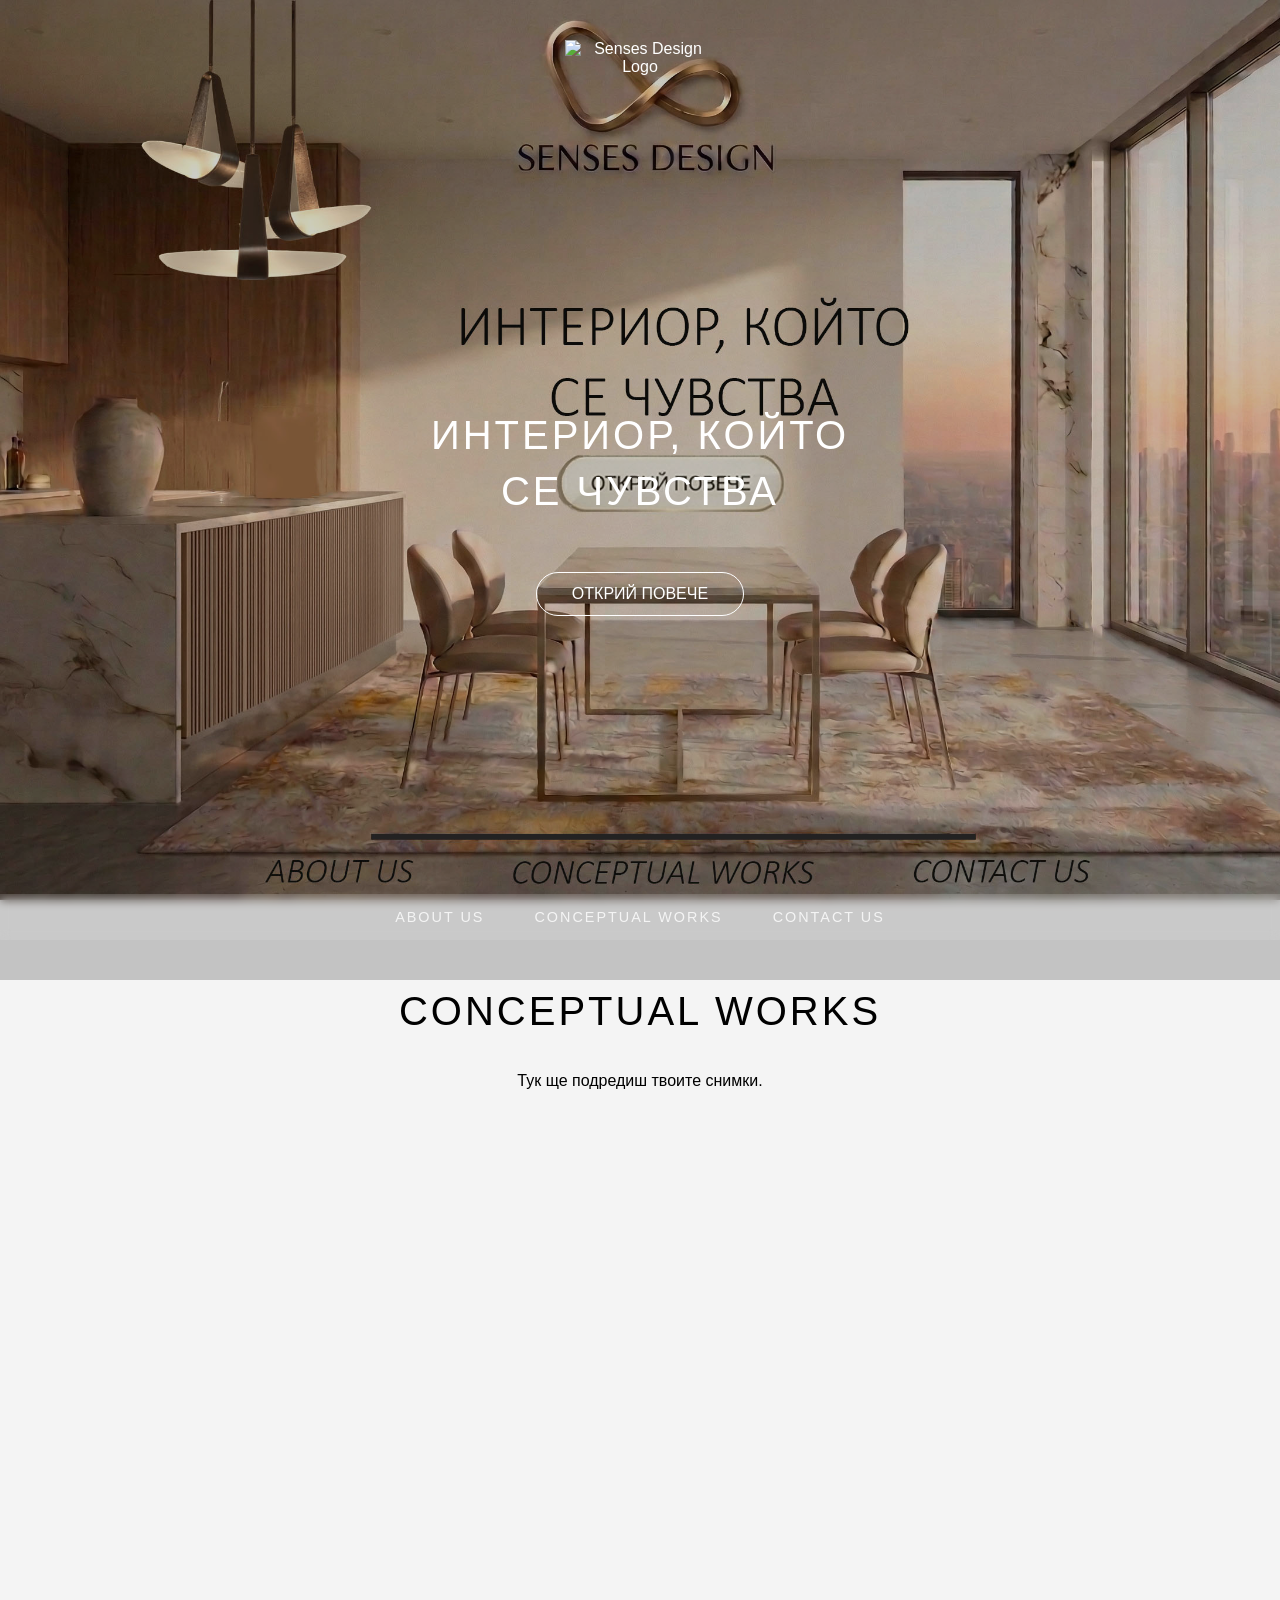
==== index.html @ 2fa485d7 "Add files via upload" ====
<!DOCTYPE html>
<html lang="bg">
<head>
    <meta charset="UTF-8">
    <meta name="viewport" content="width=device-width, initial-scale=1.0">
    <title>Senses Design | Portfolio</title>
    <link rel="stylesheet" href="style.css">
</head>
<body>

    <section id="home" class="hero">
        <div class="overlay">
            <div class="logo-container">
                <img src="logo.png" alt="Senses Design Logo" class="logo-image">
            </div>
            
            <div class="main-title">
                <h2>ИНТЕРИОР, КОЙТО<br>СЕ ЧУВСТВА</h2>
                <a href="#projects" class="btn-main">ОТКРИЙ ПОВЕЧЕ</a>
            </div>

            <nav class="bottom-nav">
                <a href="#about">ABOUT US</a>
                <a href="#projects">CONCEPTUAL WORKS</a>
                <a href="#contact">CONTACT US</a>
            </nav>
        </div>
    </section>

    <section id="projects" style="height: 100vh; background: #f4f4f4; padding: 50px; text-align: center;">
        <h2>CONCEPTUAL WORKS</h2>
        <p>Тук ще подредиш твоите снимки.</p>
    </section>

</body>
</html>
---- style.css ----
body, html {
    margin: 0;
    padding: 0;
    font-family: 'Helvetica', sans-serif;
    scroll-behavior: smooth; /* За плавно движение на бутоните */
}

.hero {
    height: 100vh;
    background: url('int1 copy.jpg') no-repeat center center/cover;
    position: relative;
    color: white;
}

.overlay {
    background: rgba(0, 0, 0, 0.2); /* Лек филтър върху снимката */
    height: 100%;
    display: flex;
    flex-direction: column;
    align-items: center;
    justify-content: space-between;
    padding: 40px 0;
}

.logo-container { text-align: center; }
.logo-image {
    max-width: 150px; /* Можеш да промениш това число, за да увеличиш или намалиш логото */
    display: block;
    margin: 0 auto;
    padding-bottom: 20px;
}
.main-title { text-align: center; }
h2 { font-weight: 300; font-size: 2.5rem; letter-spacing: 3px; line-height: 1.4; }

/* Бутонът в центъра */
.btn-main {
    display: inline-block;
    margin-top: 20px;
    padding: 12px 35px;
    border: 1px solid white;
    color: white;
    text-decoration: none;
    border-radius: 25px;
    transition: 0.3s;
}
.btn-main:hover { background: white; color: black; }

/* Долната навигация */
.bottom-nav {
    width: 100%;
    display: flex;
    justify-content: center;
    gap: 50px;
    background: rgba(255, 255, 255, 0.1);
    padding: 15px 0;
    backdrop-filter: blur(5px);
}
.bottom-nav a {
    color: white;
    text-decoration: none;
    font-size: 0.9rem;
    letter-spacing: 2px;
    opacity: 0.8;
}
.bottom-nav a:hover { opacity: 1; }
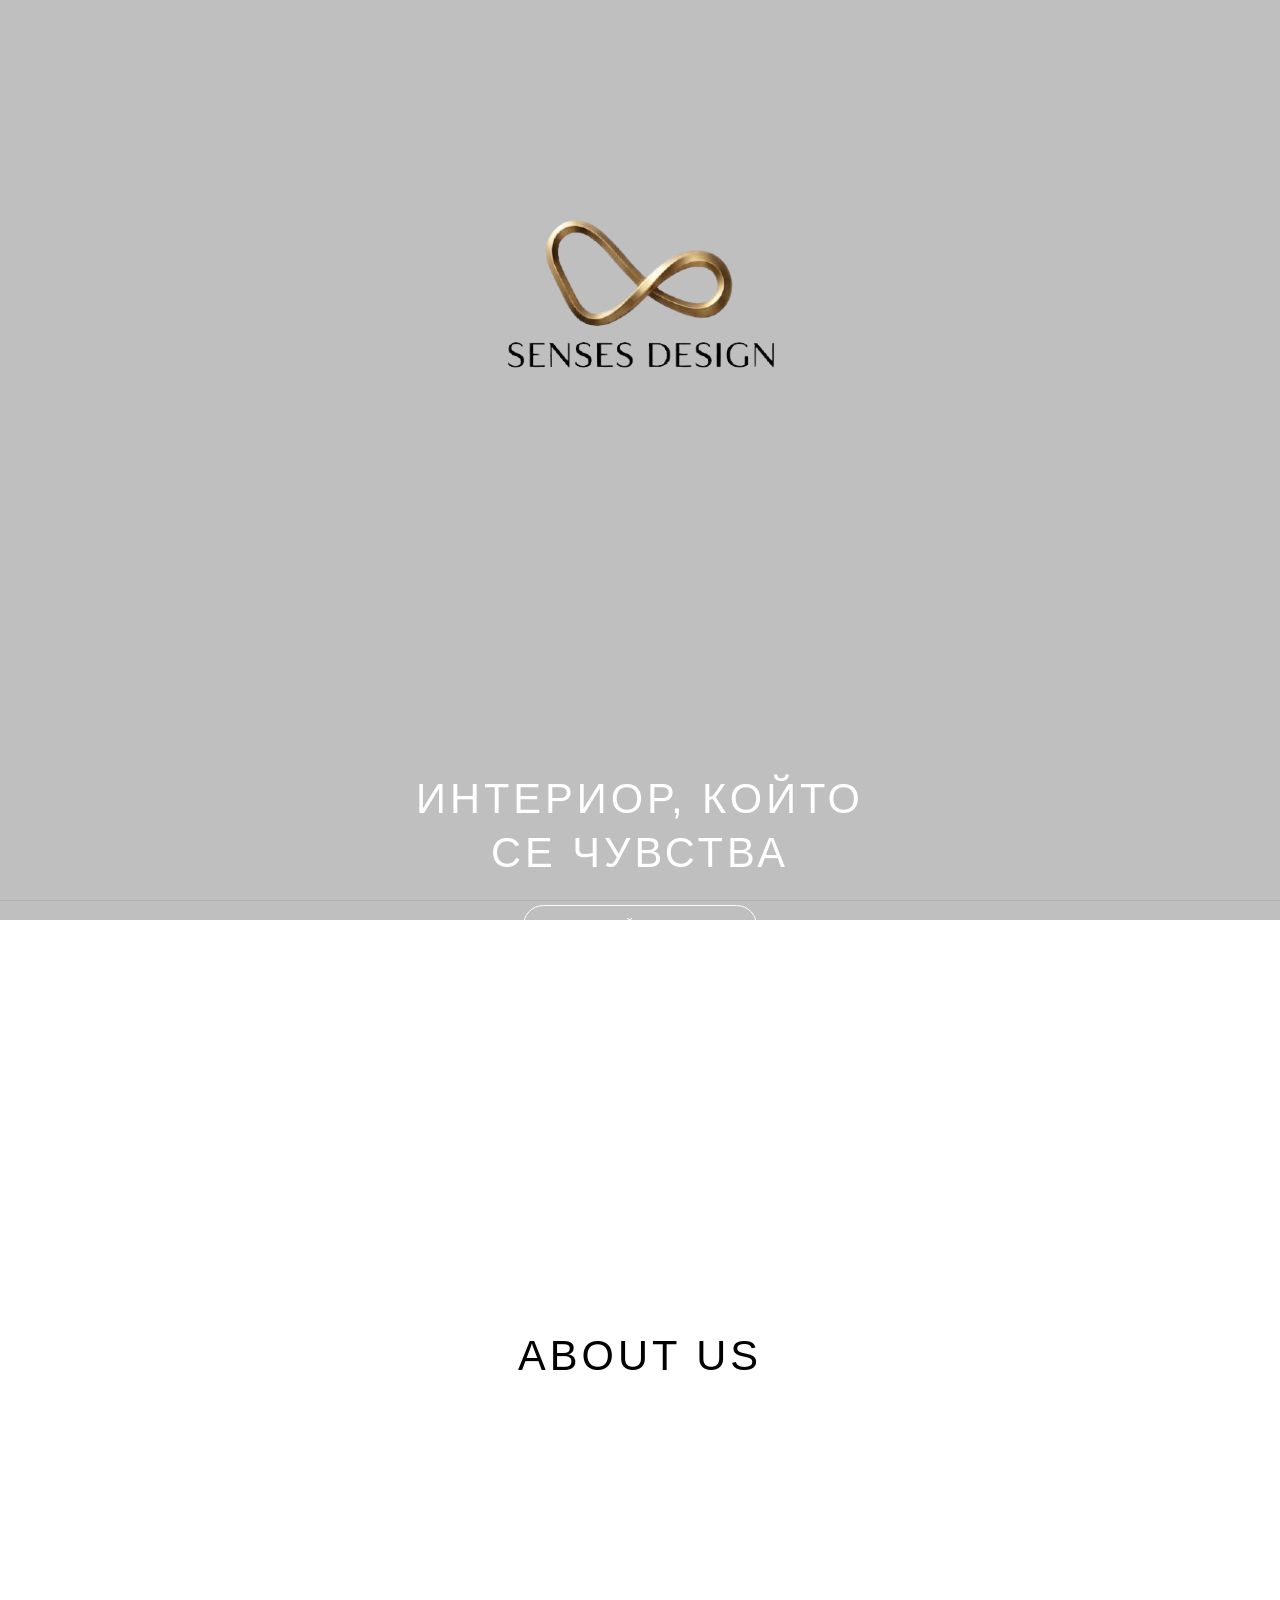
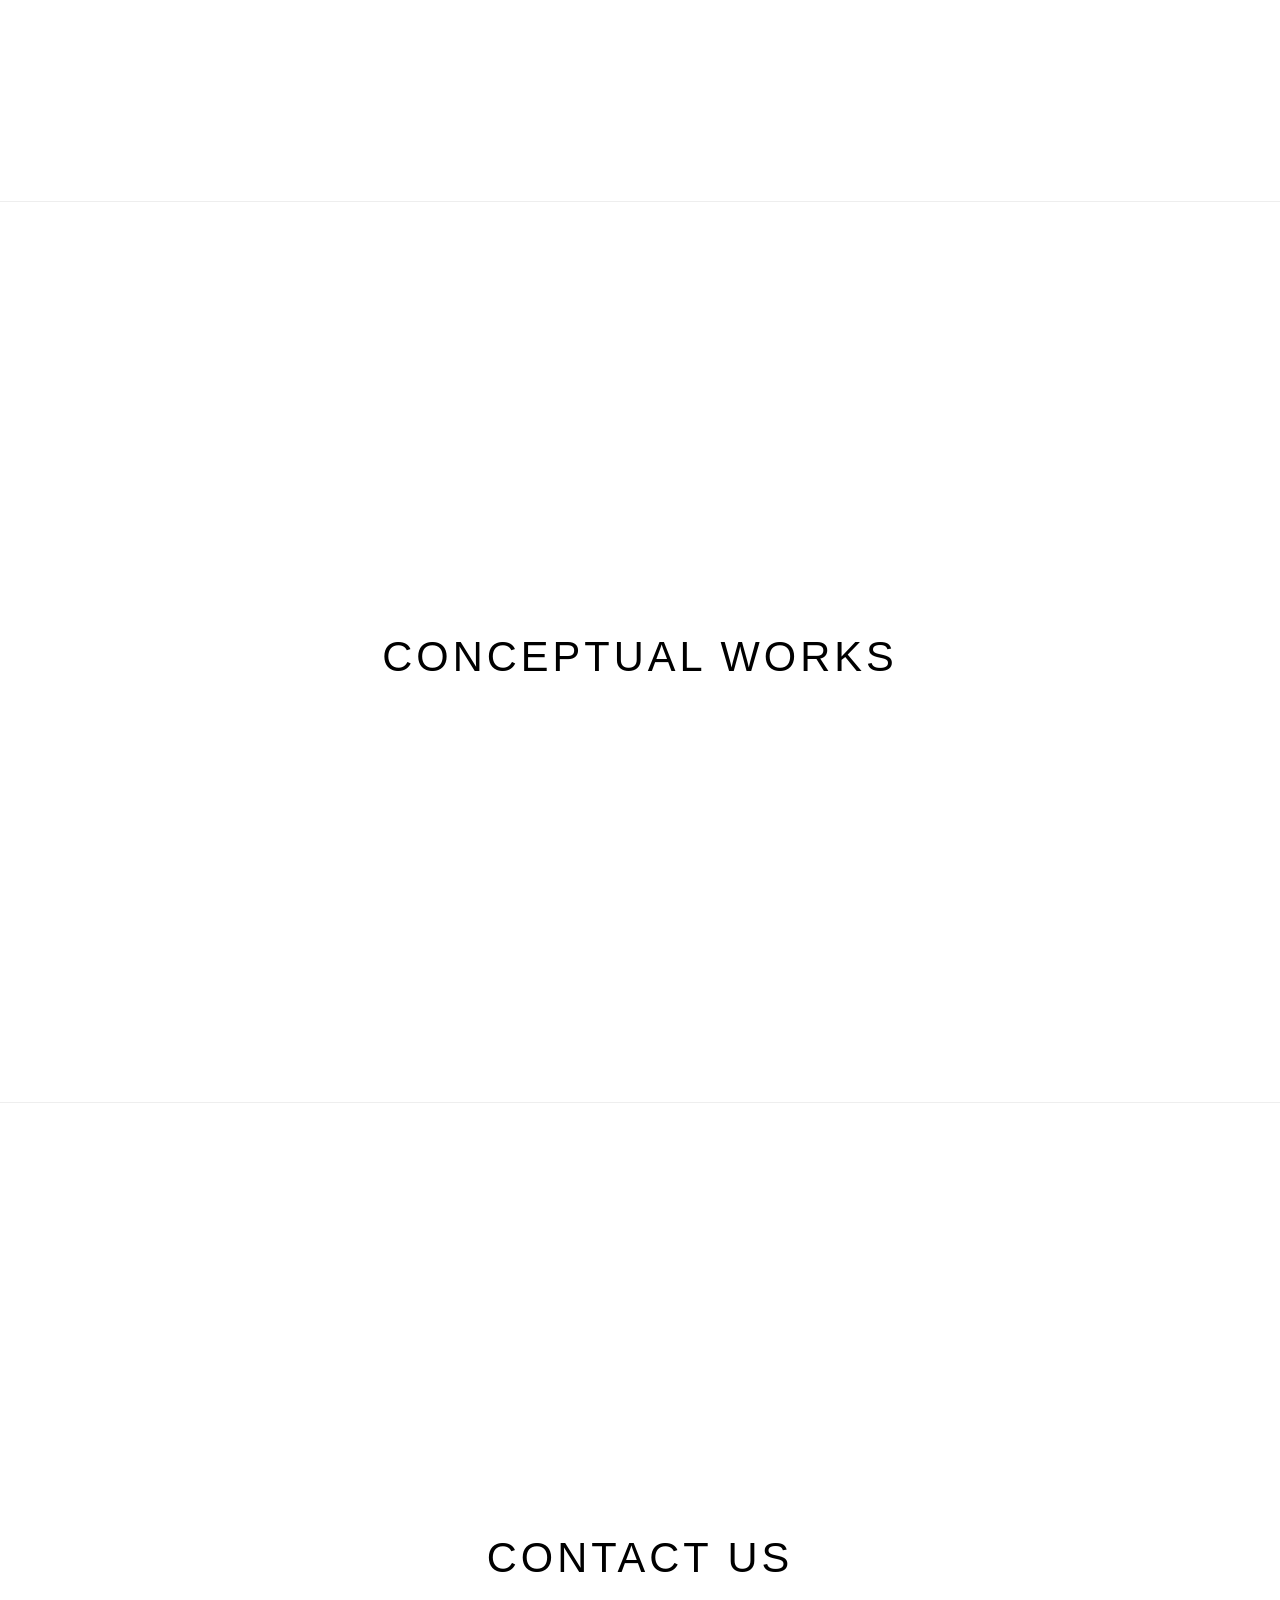
==== commit a6e61b33: "Add files via upload" ====
--- a/index.html
+++ b/index.html
@@ -3,18 +3,19 @@
 <head>
     <meta charset="UTF-8">
     <meta name="viewport" content="width=device-width, initial-scale=1.0">
-    <title>Senses Design | Portfolio</title>
+    <title>SENSES DESIGN | Интериорен Дизайн</title>
     <link rel="stylesheet" href="style.css">
 </head>
 <body>
 
-    <section id="home" class="hero">
+    <section class="hero">
         <div class="overlay">
+            
             <div class="logo-container">
                 <img src="logo.png" alt="Senses Design Logo" class="logo-image">
             </div>
             
-            <div class="main-title">
+            <div class="main-content">
                 <h2>ИНТЕРИОР, КОЙТО<br>СЕ ЧУВСТВА</h2>
                 <a href="#projects" class="btn-main">ОТКРИЙ ПОВЕЧЕ</a>
             </div>
@@ -24,13 +25,13 @@
                 <a href="#projects">CONCEPTUAL WORKS</a>
                 <a href="#contact">CONTACT US</a>
             </nav>
+            
         </div>
     </section>
 
-    <section id="projects" style="height: 100vh; background: #f4f4f4; padding: 50px; text-align: center;">
-        <h2>CONCEPTUAL WORKS</h2>
-        <p>Тук ще подредиш твоите снимки.</p>
-    </section>
+    <section id="about" class="content-section"><h2>About Us</h2></section>
+    <section id="projects" class="content-section"><h2>Conceptual Works</h2></section>
+    <section id="contact" class="content-section"><h2>Contact Us</h2></section>
 
 </body>
-</html>+</html>
--- a/style.css
+++ b/style.css
@@ -1,65 +1,106 @@
+/* Основни настройки */
 body, html {
     margin: 0;
     padding: 0;
-    font-family: 'Helvetica', sans-serif;
-    scroll-behavior: smooth; /* За плавно движение на бутоните */
+    font-family: 'Segoe UI', Tahoma, Geneva, Verdana, sans-serif;
+    scroll-behavior: smooth;
+    overflow-x: hidden;
 }
 
+/* Фон и Общ изглед */
 .hero {
     height: 100vh;
-    background: url('int1 copy.jpg') no-repeat center center/cover;
+    background: url('tvoiata-snimka.jpg') no-repeat center center/cover;
     position: relative;
-    color: white;
 }
 
 .overlay {
-    background: rgba(0, 0, 0, 0.2); /* Лек филтър върху снимката */
+    background: rgba(0, 0, 0, 0.25); /* Филтър за по-добър контраст */
     height: 100%;
     display: flex;
     flex-direction: column;
     align-items: center;
-    justify-content: space-between;
-    padding: 40px 0;
+    justify-content: flex-start; /* Подрежда всичко отгоре */
+    padding-top: 20px;
 }
 
-.logo-container { text-align: center; }
+/* Лого - Голямо и изчистено */
 .logo-image {
-    max-width: 150px; /* Можеш да промениш това число, за да увеличиш или намалиш логото */
+    max-width: 380px; /* Размерът, който искаше */
+    height: auto;
     display: block;
     margin: 0 auto;
-    padding-bottom: 20px;
+    /* Изрязваме квадратчетата, ако ги има в ъглите */
+    clip-path: ellipse(48% 40% at 50% 50%); 
+    margin-bottom: -15px; /* Прибира текста по-близо до логото */
 }
-.main-title { text-align: center; }
-h2 { font-weight: 300; font-size: 2.5rem; letter-spacing: 3px; line-height: 1.4; }
 
-/* Бутонът в центъра */
+/* Централен текст */
+.main-content {
+    text-align: center;
+    color: white;
+    margin-top: 0px;
+}
+
+h2 {
+    font-weight: 300;
+    font-size: 2.6rem;
+    letter-spacing: 4px;
+    line-height: 1.3;
+    text-transform: uppercase;
+    margin-bottom: 25px;
+}
+
+/* Основен бутон */
 .btn-main {
     display: inline-block;
-    margin-top: 20px;
-    padding: 12px 35px;
+    padding: 12px 45px;
     border: 1px solid white;
     color: white;
     text-decoration: none;
-    border-radius: 25px;
-    transition: 0.3s;
+    border-radius: 30px;
+    font-size: 0.85rem;
+    letter-spacing: 2px;
+    transition: all 0.3s ease;
 }
-.btn-main:hover { background: white; color: black; }
 
-/* Долната навигация */
+.btn-main:hover {
+    background: white;
+    color: black;
+}
+
+/* Долна навигация */
 .bottom-nav {
     width: 100%;
     display: flex;
     justify-content: center;
     gap: 50px;
     background: rgba(255, 255, 255, 0.1);
-    padding: 15px 0;
-    backdrop-filter: blur(5px);
+    backdrop-filter: blur(10px);
+    -webkit-backdrop-filter: blur(10px); /* За Safari */
+    padding: 25px 0;
+    margin-top: auto; /* Избутва лентата най-долу */
 }
+
 .bottom-nav a {
     color: white;
     text-decoration: none;
-    font-size: 0.9rem;
+    font-size: 0.8rem;
     letter-spacing: 2px;
-    opacity: 0.8;
+    font-weight: 400;
+    transition: opacity 0.3s;
 }
-.bottom-nav a:hover { opacity: 1; }
+
+.bottom-nav a:hover {
+    opacity: 0.6;
+}
+
+/* Секции за съдържание */
+.content-section {
+    height: 100vh;
+    display: flex;
+    justify-content: center;
+    align-items: center;
+    background: #fff;
+    border-top: 1px solid #eee;
+}
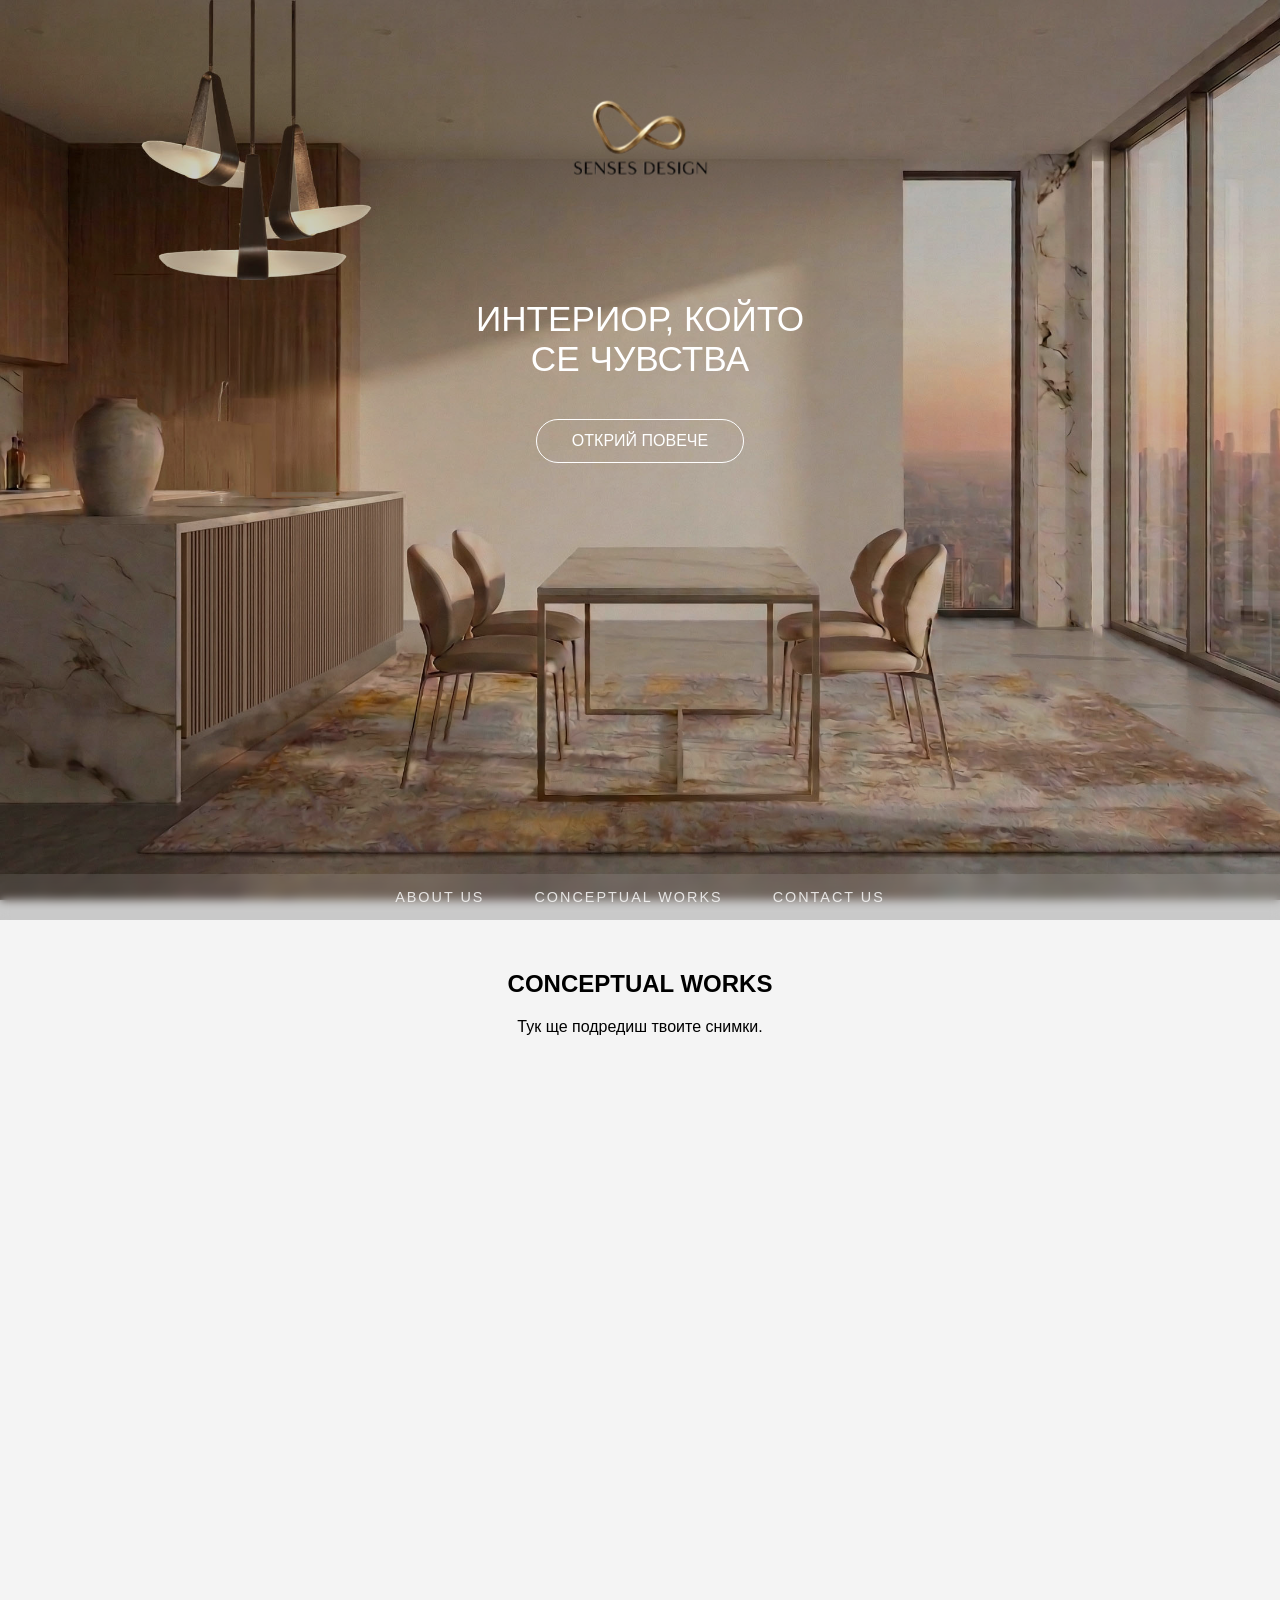
==== commit 4bdd6ab6: "Add files via upload" ====
--- a/index.html
+++ b/index.html
@@ -3,19 +3,18 @@
 <head>
     <meta charset="UTF-8">
     <meta name="viewport" content="width=device-width, initial-scale=1.0">
-    <title>SENSES DESIGN | Интериорен Дизайн</title>
+    <title>Senses Design | Portfolio</title>
     <link rel="stylesheet" href="style.css">
 </head>
 <body>
 
-    <section class="hero">
+    <section id="home" class="hero">
         <div class="overlay">
-            
             <div class="logo-container">
                 <img src="logo.png" alt="Senses Design Logo" class="logo-image">
             </div>
             
-            <div class="main-content">
+            <div class="main-title">
                 <h2>ИНТЕРИОР, КОЙТО<br>СЕ ЧУВСТВА</h2>
                 <a href="#projects" class="btn-main">ОТКРИЙ ПОВЕЧЕ</a>
             </div>
@@ -25,13 +24,13 @@
                 <a href="#projects">CONCEPTUAL WORKS</a>
                 <a href="#contact">CONTACT US</a>
             </nav>
-            
         </div>
     </section>
 
-    <section id="about" class="content-section"><h2>About Us</h2></section>
-    <section id="projects" class="content-section"><h2>Conceptual Works</h2></section>
-    <section id="contact" class="content-section"><h2>Contact Us</h2></section>
+    <section id="projects" style="height: 100vh; background: #f4f4f4; padding: 50px; text-align: center;">
+        <h2>CONCEPTUAL WORKS</h2>
+        <p>Тук ще подредиш твоите снимки.</p>
+    </section>
 
 </body>
-</html>
+</html>
--- a/style.css
+++ b/style.css
@@ -1,106 +1,101 @@
-/* Основни настройки */
 body, html {
     margin: 0;
     padding: 0;
-    font-family: 'Segoe UI', Tahoma, Geneva, Verdana, sans-serif;
-    scroll-behavior: smooth;
-    overflow-x: hidden;
+    font-family: 'Helvetica', sans-serif;
+    scroll-behavior: smooth; /* За плавно движение на бутоните */
 }
 
-/* Фон и Общ изглед */
 .hero {
     height: 100vh;
-    background: url('tvoiata-snimka.jpg') no-repeat center center/cover;
+    background: url('int1 copy.jpg') no-repeat center center/cover;
     position: relative;
+    color: white;
 }
 
+/* 1. Този блок събира всичко в ГОРНАТА част */
 .overlay {
-    background: rgba(0, 0, 0, 0.25); /* Филтър за по-добър контраст */
-    height: 100%;
+    background: rgba(0, 0, 0, 0.2);
+    height: 100vh;
     display: flex;
     flex-direction: column;
     align-items: center;
-    justify-content: flex-start; /* Подрежда всичко отгоре */
-    padding-top: 20px;
+    justify-content: flex-start; /* Важно: Промени го на flex-start */
+    padding-top: 20px; /* Колкото е по-малко, толкова по-горе е логото */
 }
 
-/* Лого - Голямо и изчистено */
-.logo-image {
-    max-width: 380px; /* Размерът, който искаше */
-    height: auto;
-    display: block;
-    margin: 0 auto;
-    /* Изрязваме квадратчетата, ако ги има в ъглите */
-    clip-path: ellipse(48% 40% at 50% 50%); 
-    margin-bottom: -15px; /* Прибира текста по-близо до логото */
+/* 1. ЛОГОТО - заковаваме го най-горе */
+.logo-container {
+    position: absolute;
+    top: 0.60px; /* Разстояние от тавана */
+    left: 50%;
+    transform: translateX(-50%);
+    z-index: 10;
 }
 
-/* Централен текст */
-.main-content {
-    text-align: center;
-    color: white;
-    margin-top: 0px;
+.logo-image {
+    width: 170px; /* Тук контролираш колко голямо да е логото */
+    height: auto;
 }
 
-h2 {
-    font-weight: 300;
-    font-size: 2.6rem;
-    letter-spacing: 4px;
-    line-height: 1.3;
-    text-transform: uppercase;
-    margin-bottom: 25px;
-}
+/* 2. ТЕКСТЪТ И БУТОНЪТ - заковаваме ги над масата */
+.main-title {
+    position: absolute;
+    top: 30%; /* ТОВА Е ВАЖНОТО: Намали го (напр. 25%), за да се вдигне още */
+    left: 50%;
+    transform: translateX(-50%);
+    text-align: center;
+    width: 100%;
 
-/* Основен бутон */
+/* Бутонът в центъра */
 .btn-main {
     display: inline-block;
-    padding: 12px 45px;
+    margin-top: 20px;
+    padding: 12px 35px;
     border: 1px solid white;
     color: white;
     text-decoration: none;
-    border-radius: 30px;
-    font-size: 0.85rem;
-    letter-spacing: 2px;
-    transition: all 0.3s ease;
+    border-radius: 25px;
+    transition: 0.3s;
+ pointer-events: auto; /* Прави бутона кликаем */
 }
 
-.btn-main:hover {
-    background: white;
-    color: black;
 }
 
-/* Долна навигация */
+.main-title h2 {
+    font-weight: 300;
+    font-size: 2.2rem;
+    margin-bottom: 20px;
+    text-transform: uppercase;
+}
+
+/* 4. Долното меню (About Us, Contact) */
+/* Тук е "трикът" - margin-top: auto го праща най-долу, 
+   за да не пречи на текста горе */
+.bottom-nav {
+    margin-top: auto; 
+    padding-bottom: 30px;
+    display: flex;
+    gap: 40px;
+}
+
+.btn-main:hover { background: white; color: black; }
+
+/* Долната навигация */
 .bottom-nav {
     width: 100%;
     display: flex;
     justify-content: center;
     gap: 50px;
     background: rgba(255, 255, 255, 0.1);
-    backdrop-filter: blur(10px);
-    -webkit-backdrop-filter: blur(10px); /* За Safari */
-    padding: 25px 0;
-    margin-top: auto; /* Избутва лентата най-долу */
+    padding: 15px 0;
+    backdrop-filter: blur(5px);
 }
-
 .bottom-nav a {
     color: white;
     text-decoration: none;
-    font-size: 0.8rem;
+    font-size: 0.9rem;
     letter-spacing: 2px;
-    font-weight: 400;
-    transition: opacity 0.3s;
+    opacity: 0.8;
 }
+.bottom-nav a:hover { opacity: 1; }
 
-.bottom-nav a:hover {
-    opacity: 0.6;
-}
-
-/* Секции за съдържание */
-.content-section {
-    height: 100vh;
-    display: flex;
-    justify-content: center;
-    align-items: center;
-    background: #fff;
-    border-top: 1px solid #eee;
-}
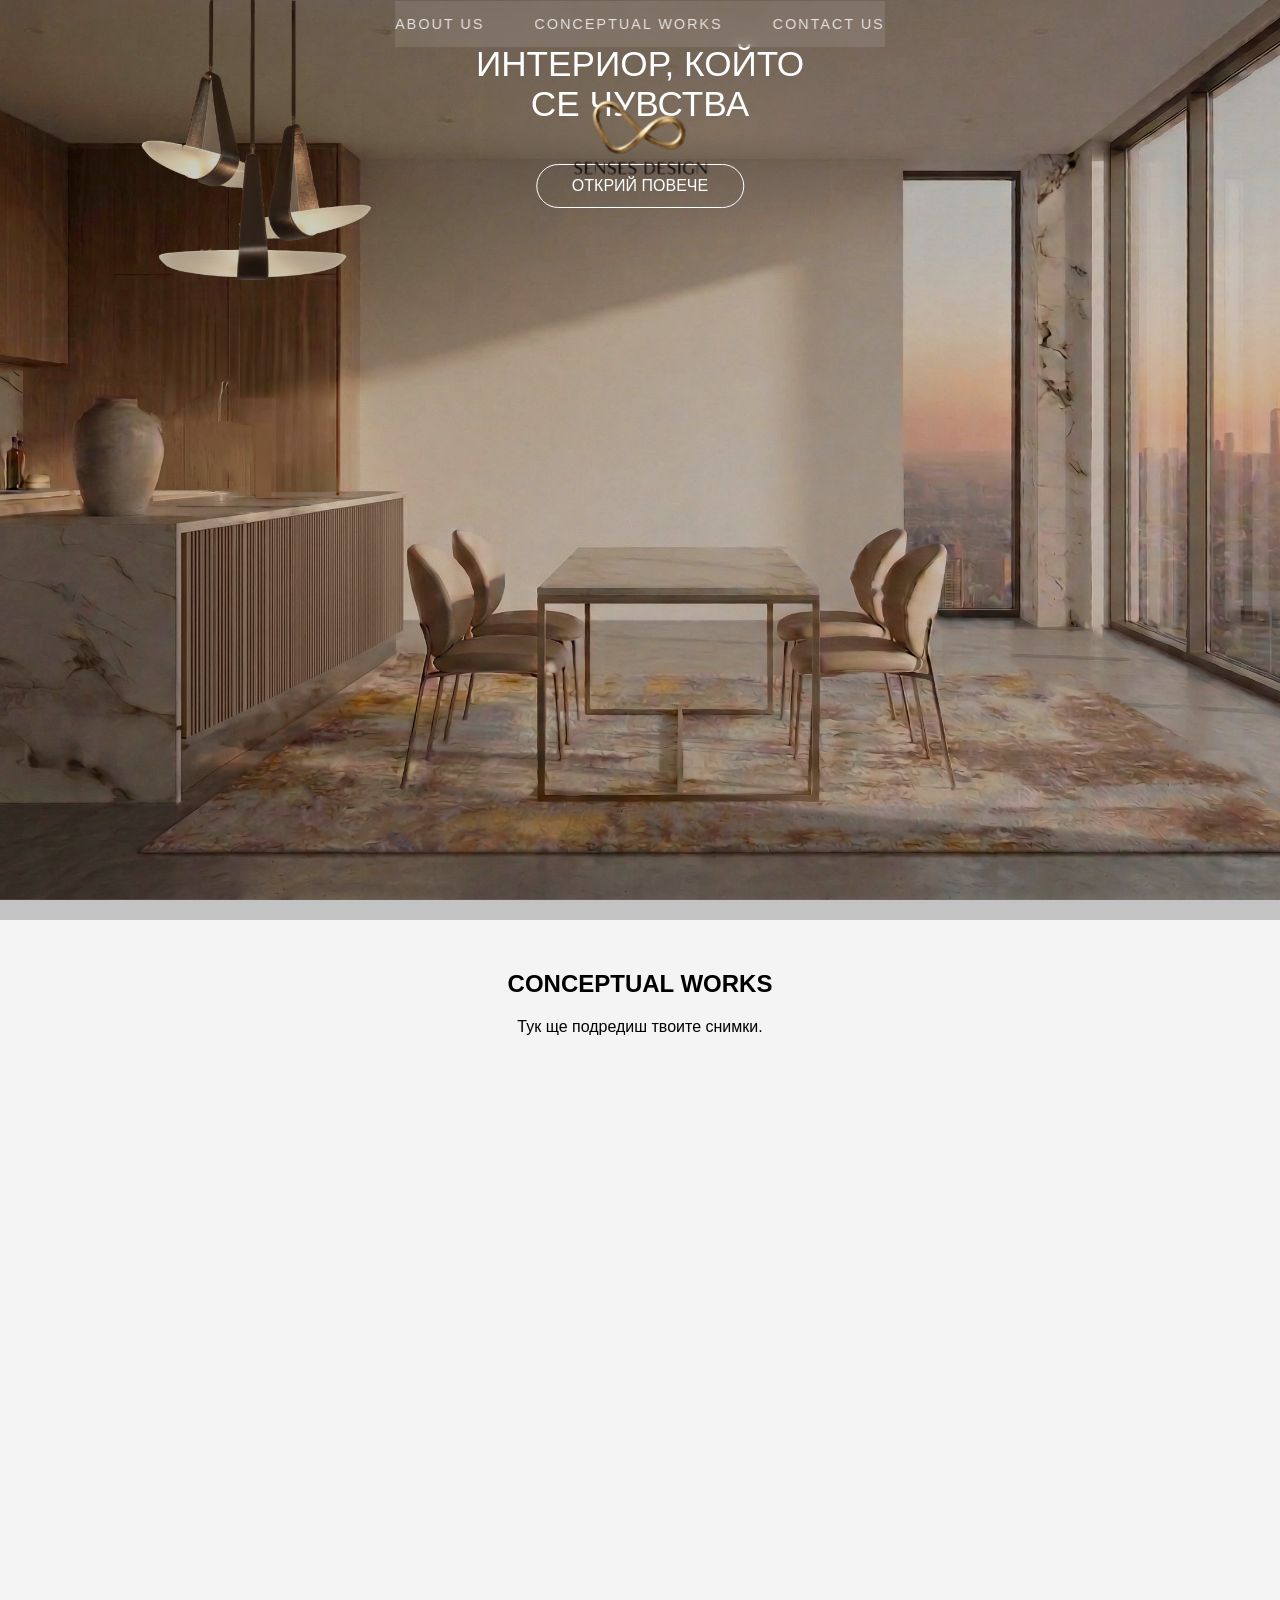
==== commit 8b4a455c: "Add files via upload" ====
--- a/index.html
+++ b/index.html
@@ -11,8 +11,9 @@
     <section id="home" class="hero">
         <div class="overlay">
             <div class="logo-container">
-                <img src="logo.png" alt="Senses Design Logo" class="logo-image">
-            </div>
+               <div class="logo-container">
+    <img src="logo.png" alt="Senses Design Logo" class="logo-image">
+</div>
             
             <div class="main-title">
                 <h2>ИНТЕРИОР, КОЙТО<br>СЕ ЧУВСТВА</h2>
--- a/style.css
+++ b/style.css
@@ -99,3 +99,43 @@
 }
 .bottom-nav a:hover { opacity: 1; }
 
+/* --- СТИЛОВЕ ЗА МОБИЛНИ УСТРОЙСТВА --- */
+@media screen and (max-width: 768px) {
+    
+    /* 1. Намаляваме разстоянието отгоре, за да не бяга всичко надолу */
+    .overlay {
+        padding-top: 30px;
+    }
+
+    /* 2. Намаляваме логото, за да не заема целия екран */
+    .logo-image {
+        max-width: 150px !important;
+    }
+
+    /* 3. Оправяме заглавието - по-малък шрифт, за да се събере на 2 реда */
+    h2 {
+        font-size: 1.4rem !important;
+        letter-spacing: 2px !important;
+        line-height: 1.2 !important;
+        margin-top: 10px !important;
+    }
+
+    /* 4. Бутонът да е по-удобен за натискане */
+    .btn-main {
+        padding: 10px 25px !important;
+        font-size: 0.7rem !important;
+    }
+
+    /* 5. НАВИГАЦИЯТА: Най-важната част! */
+    /* Подреждаме бутоните един под друг, за да не излизат от екрана */
+    .bottom-nav {
+        flex-direction: column !important; 
+        gap: 10px !important;
+        padding: 15px 0 !important;
+    }
+
+    .bottom-nav a {
+        font-size: 0.7rem !important;
+        padding: 5px;
+    }
+}
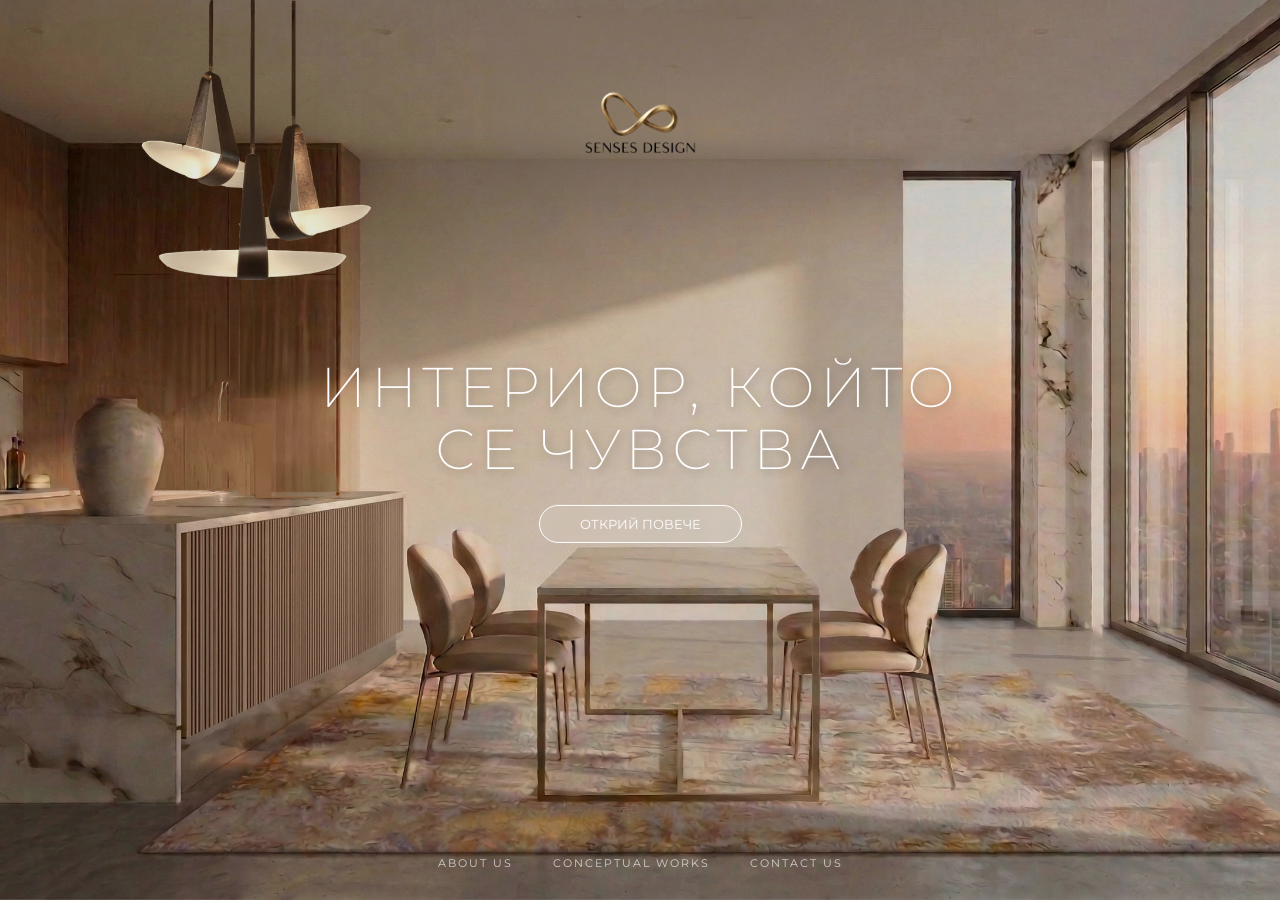
==== commit b44cd65a: "Add files via upload" ====
--- a/index.html
+++ b/index.html
@@ -3,35 +3,115 @@
 <head>
     <meta charset="UTF-8">
     <meta name="viewport" content="width=device-width, initial-scale=1.0">
-    <title>Senses Design | Portfolio</title>
-    <link rel="stylesheet" href="style.css">
+    <title>Senses Design</title>
+    <link href="https://fonts.googleapis.com/css2?family=Montserrat:wght@200;400&display=swap" rel="stylesheet">
+    <style>
+        * { margin: 0; padding: 0; box-sizing: border-box; }
+
+        body, html {
+            height: 100%;
+            font-family: 'Montserrat', sans-serif;
+            color: white;
+            overflow: hidden;
+        }
+
+        .hero {
+            position: relative; /* Важно за подреждането */
+            height: 100vh;
+            width: 100%;
+            background: linear-gradient(rgba(0,0,0,0.1), rgba(0,0,0,0.1)), 
+                        url('int.jpg') no-repeat center center/cover;
+            text-align: center;
+        }
+
+        /* 1. ЛОГО - КАЧВАМЕ ГО НАЙ-ГОРЕ */
+        .logo-container {
+            position: absolute;
+            top: 10px; /* Разстояние от самия таван */
+            left: 50%;
+            transform: translateX(-50%);
+        }
+        .main-logo {
+            max-width: 140px; 
+            height: auto;
+        }
+
+        /* 2. ТЕКСТ - НАМЕСТВАМЕ ГО НАД МАСАТА */
+        .main-content {
+            position: absolute;
+            top: 50%; /* Промени на 35% или 45% ако искаш да мръдне малко */
+            left: 50%;
+            transform: translate(-50%, -50%);
+            width: 100%;
+        }
+
+        h1 {
+            font-size: 3.5rem;
+            font-weight: 200;
+            letter-spacing: 5px;
+            line-height: 1.1;
+            margin-bottom: 25px;
+            text-transform: uppercase;
+            text-shadow: 2px 2px 10px rgba(0,0,0,0.3); /* За по-добра четимост */
+        }
+
+        .btn {
+            display: inline-block;
+            text-decoration: none;
+            color: white;
+            border: 1.5px solid white;
+            padding: 10px 40px;
+            border-radius: 50px;
+            font-size: 13px;
+            background: rgba(255,255,255,0.1);
+            backdrop-filter: blur(5px);
+            transition: 0.3s;
+ 
+        }
+.btn:hover { background: white; color: black; }
+
+
+
+        /* 3. МЕНЮ - НАЙ-ДОЛУ */
+        .footer-nav {
+            position: absolute;
+            bottom: 30px; /* Разстояние от самия под */
+            left: 50%;
+            transform: translateX(-50%);
+            display: flex;
+            gap: 40px;
+            width: 100%;
+            justify-content: center;
+        }
+        .footer-nav a {
+            text-decoration: none;
+            color: rgba(255,255,255,0.7);
+            font-size: 11px;
+            letter-spacing: 2px;
+            transition: 0.3s;
+        }
+        .footer-nav a:hover { color: white; }
+
+    </style>
 </head>
 <body>
 
-    <section id="home" class="hero">
-        <div class="overlay">
-            <div class="logo-container">
-               <div class="logo-container">
-    <img src="logo.png" alt="Senses Design Logo" class="logo-image">
-</div>
-            
-            <div class="main-title">
-                <h2>ИНТЕРИОР, КОЙТО<br>СЕ ЧУВСТВА</h2>
-                <a href="#projects" class="btn-main">ОТКРИЙ ПОВЕЧЕ</a>
-            </div>
+    <section class="hero">
+        <div class="logo-container">
+            <img src="logo.png" alt="Senses Design" class="main-logo">
+        </div>
 
-            <nav class="bottom-nav">
-                <a href="#about">ABOUT US</a>
-                <a href="#projects">CONCEPTUAL WORKS</a>
-                <a href="#contact">CONTACT US</a>
-            </nav>
+        <div class="main-content">
+            <h1>ИНТЕРИОР, КОЙТО<br>СЕ ЧУВСТВА</h1>
+            <a href="#" class="btn">ОТКРИЙ ПОВЕЧЕ</a>
         </div>
-    </section>
 
-    <section id="projects" style="height: 100vh; background: #f4f4f4; padding: 50px; text-align: center;">
-        <h2>CONCEPTUAL WORKS</h2>
-        <p>Тук ще подредиш твоите снимки.</p>
+        <nav class="footer-nav">
+            <a href="#">ABOUT US</a>
+            <a href="#">CONCEPTUAL WORKS</a>
+            <a href="#">CONTACT US</a>
+        </nav>
     </section>
 
 </body>
-</html>+</html>
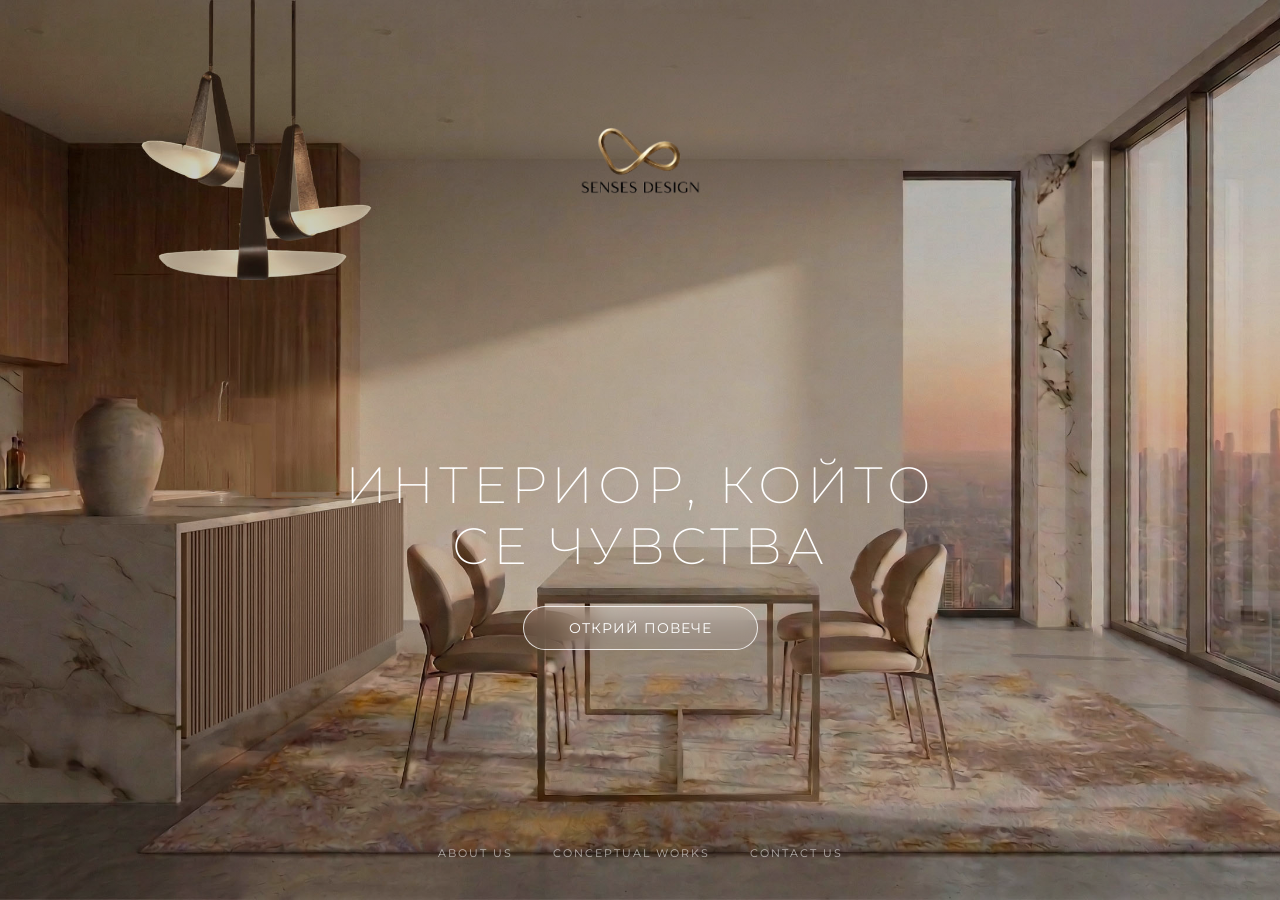
==== commit d785c847: "Add files via upload" ====
--- a/index.html
+++ b/index.html
@@ -6,99 +6,100 @@
     <title>Senses Design</title>
     <link href="https://fonts.googleapis.com/css2?family=Montserrat:wght@200;400&display=swap" rel="stylesheet">
     <style>
+        /* Махаме всички излишни разстояния */
         * { margin: 0; padding: 0; box-sizing: border-box; }
 
-        body, html {
+        /* Правим страницата да заема целия екран */
+        html, body {
             height: 100%;
+            width: 100%;
             font-family: 'Montserrat', sans-serif;
+            background-color: #000;
             color: white;
             overflow: hidden;
         }
 
+        /* Основният контейнер */
         .hero {
-            position: relative; /* Важно за подреждането */
+            display: flex;
+            flex-direction: column;
+            justify-content: space-between; /* Лого горе, Текст в средата, Меню долу */
+            align-items: center;
             height: 100vh;
             width: 100%;
-            background: linear-gradient(rgba(0,0,0,0.1), rgba(0,0,0,0.1)), 
-                        url('int.jpg') no-repeat center center/cover;
+            background: linear-gradient(rgba(0,0,0,0.2), rgba(0,0,0,0.2)), 
+                        url('int.jpg') no-repeat center center;
+            background-size: cover;
+            padding: 40px 0; /* Разстояние от ръбовете */
             text-align: center;
         }
 
-        /* 1. ЛОГО - КАЧВАМЕ ГО НАЙ-ГОРЕ */
-        .logo-container {
-            position: absolute;
-            top: 10px; /* Разстояние от самия таван */
-            left: 50%;
-            transform: translateX(-50%);
-        }
-        .main-logo {
-            max-width: 140px; 
+        /* ЛОГОТО */
+        .logo-wrap img {
+            width: 150px;
             height: auto;
         }
 
-        /* 2. ТЕКСТ - НАМЕСТВАМЕ ГО НАД МАСАТА */
+        /* ТЕКСТЪТ И БУТОНЪТ */
         .main-content {
-            position: absolute;
-            top: 50%; /* Промени на 35% или 45% ако искаш да мръдне малко */
-            left: 50%;
-            transform: translate(-50%, -50%);
-            width: 100%;
+            /* Това "margin-bottom" избутва текста нагоре, за да е НАД МАСАТА */
+            margin-bottom: 12vh; 
         }
 
         h1 {
-            font-size: 3.5rem;
+            font-size: clamp(1.8rem, 5vw, 3.2rem);
             font-weight: 200;
             letter-spacing: 5px;
-            line-height: 1.1;
-            margin-bottom: 25px;
+            line-height: 1.2;
+            margin-bottom: 30px;
             text-transform: uppercase;
-            text-shadow: 2px 2px 10px rgba(0,0,0,0.3); /* За по-добра четимост */
         }
 
         .btn {
             display: inline-block;
             text-decoration: none;
             color: white;
-            border: 1.5px solid white;
-            padding: 10px 40px;
+            border: 1px solid rgba(255,255,255,0.8);
+            padding: 12px 45px;
             border-radius: 50px;
-            font-size: 13px;
+            font-size: 14px;
+            letter-spacing: 1px;
             background: rgba(255,255,255,0.1);
-            backdrop-filter: blur(5px);
+            backdrop-filter: blur(10px);
+            -webkit-backdrop-filter: blur(10px);
             transition: 0.3s;
- 
         }
-.btn:hover { background: white; color: black; }
 
+        .btn:hover { background: white; color: black; }
 
-
-        /* 3. МЕНЮ - НАЙ-ДОЛУ */
+        /* МЕНЮТО НАЙ-ДОЛУ */
         .footer-nav {
-            position: absolute;
-            bottom: 30px; /* Разстояние от самия под */
-            left: 50%;
-            transform: translateX(-50%);
             display: flex;
             gap: 40px;
-            width: 100%;
-            justify-content: center;
         }
+
         .footer-nav a {
             text-decoration: none;
-            color: rgba(255,255,255,0.7);
+            color: rgba(255,255,255,0.6);
             font-size: 11px;
             letter-spacing: 2px;
             transition: 0.3s;
         }
+
         .footer-nav a:hover { color: white; }
 
+        /* За мобилни телефони */
+        @media (max-width: 600px) {
+            .footer-nav { flex-direction: column; gap: 10px; }
+            .main-content { margin-bottom: 0; }
+        }
     </style>
 </head>
 <body>
 
     <section class="hero">
-        <div class="logo-container">
-            <img src="logo.png" alt="Senses Design" class="main-logo">
+        <div class="logo-wrap">
+            <img src="logo.png" alt="Logo">
         </div>
 
         <div class="main-content">
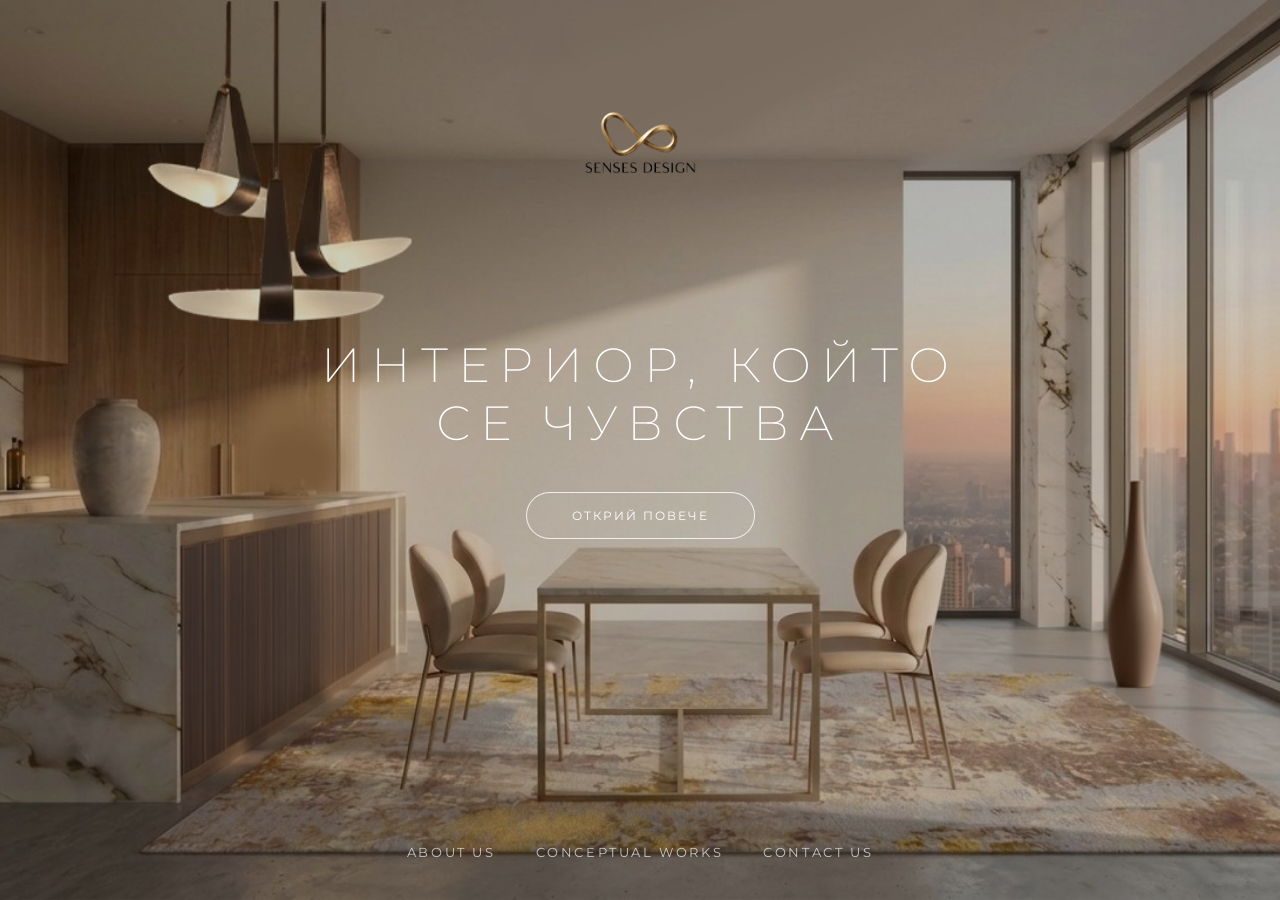
==== commit 3c626fa6: "Add files via upload" ====
--- a/index.html
+++ b/index.html
@@ -19,74 +19,80 @@
             overflow: hidden;
         }
 
-        /* Основният контейнер */
-        .hero {
-            display: flex;
-            flex-direction: column;
-            justify-content: space-between; /* Лого горе, Текст в средата, Меню долу */
-            align-items: center;
-            height: 100vh;
-            width: 100%;
-            background: linear-gradient(rgba(0,0,0,0.2), rgba(0,0,0,0.2)), 
-                        url('int.jpg') no-repeat center center;
-            background-size: cover;
-            padding: 40px 0; /* Разстояние от ръбовете */
-            text-align: center;
-        }
+ .hero {
+    display: flex;
+    flex-direction: column;
+    justify-content: space-between; /* Бута логото нагоре, менюто надолу */
+    align-items: center;
+    height: 100vh;
+    width: 100%;
+    padding: 20px 0; /* Общо разстояние от краищата на екрана */
+    background: linear-gradient(rgba(0,0,0,0.2), rgba(0,0,0,0.2)),  
+                url('int.jpg') no-repeat center center/cover;
+    text-align: center;
+    overflow: hidden;
+}
 
-        /* ЛОГОТО */
-        .logo-wrap img {
-            width: 150px;
-            height: auto;
-        }
+/* Логото - малко по-нагоре */
+.logo-wrap {
+    margin-top: 10px;
+height: 100px;
+}
 
-        /* ТЕКСТЪТ И БУТОНЪТ */
-        .main-content {
-            /* Това "margin-bottom" избутва текста нагоре, за да е НАД МАСАТА */
-            margin-bottom: 12vh; 
-        }
+/* СРЕДАТА - Тази част заема цялото място и центрира текста точно над масата */
+.main-content {
+    flex: 1; 
+    display: flex;
+    flex-direction: column;
+    justify-content: center;
+    align-items: center;
+margin-top: -100px;
+}
 
-        h1 {
-            font-size: clamp(1.8rem, 5vw, 3.2rem);
-            font-weight: 200;
-            letter-spacing: 5px;
-            line-height: 1.2;
-            margin-bottom: 30px;
-            text-transform: uppercase;
-        }
+h1 {
+    font-size: 3rem;
+    letter-spacing: 10px;
+    font-weight: 200;
+    margin-bottom: 40px;
+    text-transform: uppercase;
+}
 
-        .btn {
-            display: inline-block;
-            text-decoration: none;
-            color: white;
-            border: 1px solid rgba(255,255,255,0.8);
-            padding: 12px 45px;
-            border-radius: 50px;
-            font-size: 14px;
-            letter-spacing: 1px;
-            background: rgba(255,255,255,0.1);
-            backdrop-filter: blur(10px);
-            -webkit-backdrop-filter: blur(10px);
-            transition: 0.3s;
-        }
+/* Стил за бутона */
+.back-btn {
+    text-decoration: none;
+    color: white;
+    border: 1px solid rgba(255, 255, 255, 0.8);
+    padding: 15px 45px;
+    border-radius: 50px;
+    font-size: 12px;
+    letter-spacing: 2px;
+    transition: 0.3s;
+    background: rgba(255, 255, 255, 0.05);
+}
 
-        .btn:hover { background: white; color: black; }
+.back-btn:hover {
+    background: white;
+    color: black;
+}
 
-        /* МЕНЮТО НАЙ-ДОЛУ */
-        .footer-nav {
-            display: flex;
-            gap: 40px;
-        }
+/* Менюто най-долу */
+.footer-nav {
+    display: flex;
+    gap: 40px;
+    margin-bottom: 20px;
+}
 
-        .footer-nav a {
-            text-decoration: none;
-            color: rgba(255,255,255,0.6);
-            font-size: 11px;
-            letter-spacing: 2px;
-            transition: 0.3s;
-        }
+.footer-nav a {
+    text-decoration: none;
+    color: rgba(255, 255, 255, 0.7);
+    font-size: 13px;
+    letter-spacing: 2.6px;
+    transition: 0.3s;
+}
 
-        .footer-nav a:hover { color: white; }
+.footer-nav a:hover {
+    color: white;
+}
 
         /* За мобилни телефони */
         @media (max-width: 600px) {
@@ -97,22 +103,24 @@
 </head>
 <body>
 
-    <section class="hero">
-        <div class="logo-wrap">
-            <img src="logo.png" alt="Logo">
-        </div>
+ <section class="hero">
+    
+    <div class="logo-wrap">
+        <img src="logo.png" style="width: 140px;" alt="Senses Design">
+    </div>
 
-        <div class="main-content">
-            <h1>ИНТЕРИОР, КОЙТО<br>СЕ ЧУВСТВА</h1>
-            <a href="#" class="btn">ОТКРИЙ ПОВЕЧЕ</a>
-        </div>
+    <div class="main-content">
+        <h1>ИНТЕРИОР, КОЙТО<br>СЕ ЧУВСТВА</h1>
+        <a href="conceptual.html" class="back-btn">ОТКРИЙ ПОВЕЧЕ</a>
+    </div>
 
-        <nav class="footer-nav">
-            <a href="#">ABOUT US</a>
-            <a href="#">CONCEPTUAL WORKS</a>
-            <a href="#">CONTACT US</a>
-        </nav>
-    </section>
+    <nav class="footer-nav">
+        <a href="about.html">ABOUT US</a>
+        <a href="conceptual.html">CONCEPTUAL WORKS</a>
+        <a href="contact.html">CONTACT US</a>
+    </nav>
+
+</section>
 
 </body>
 </html>
